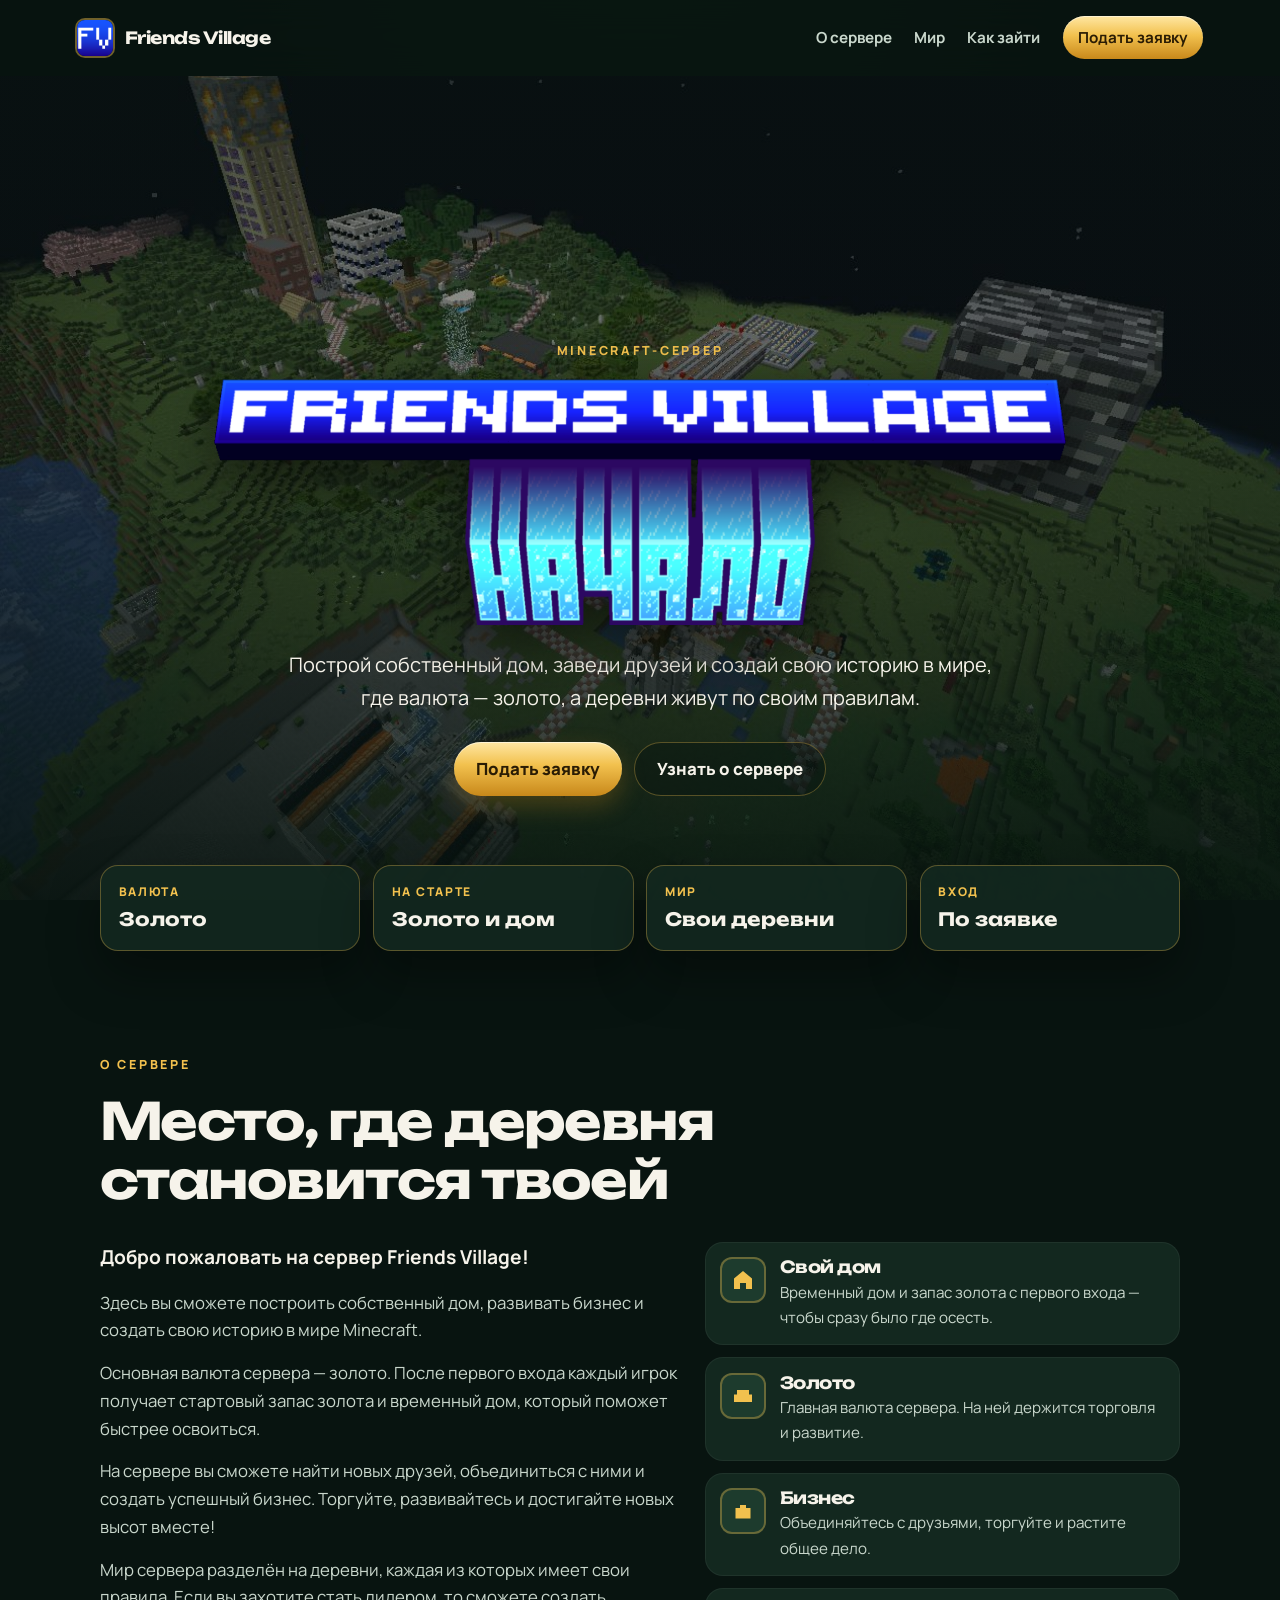
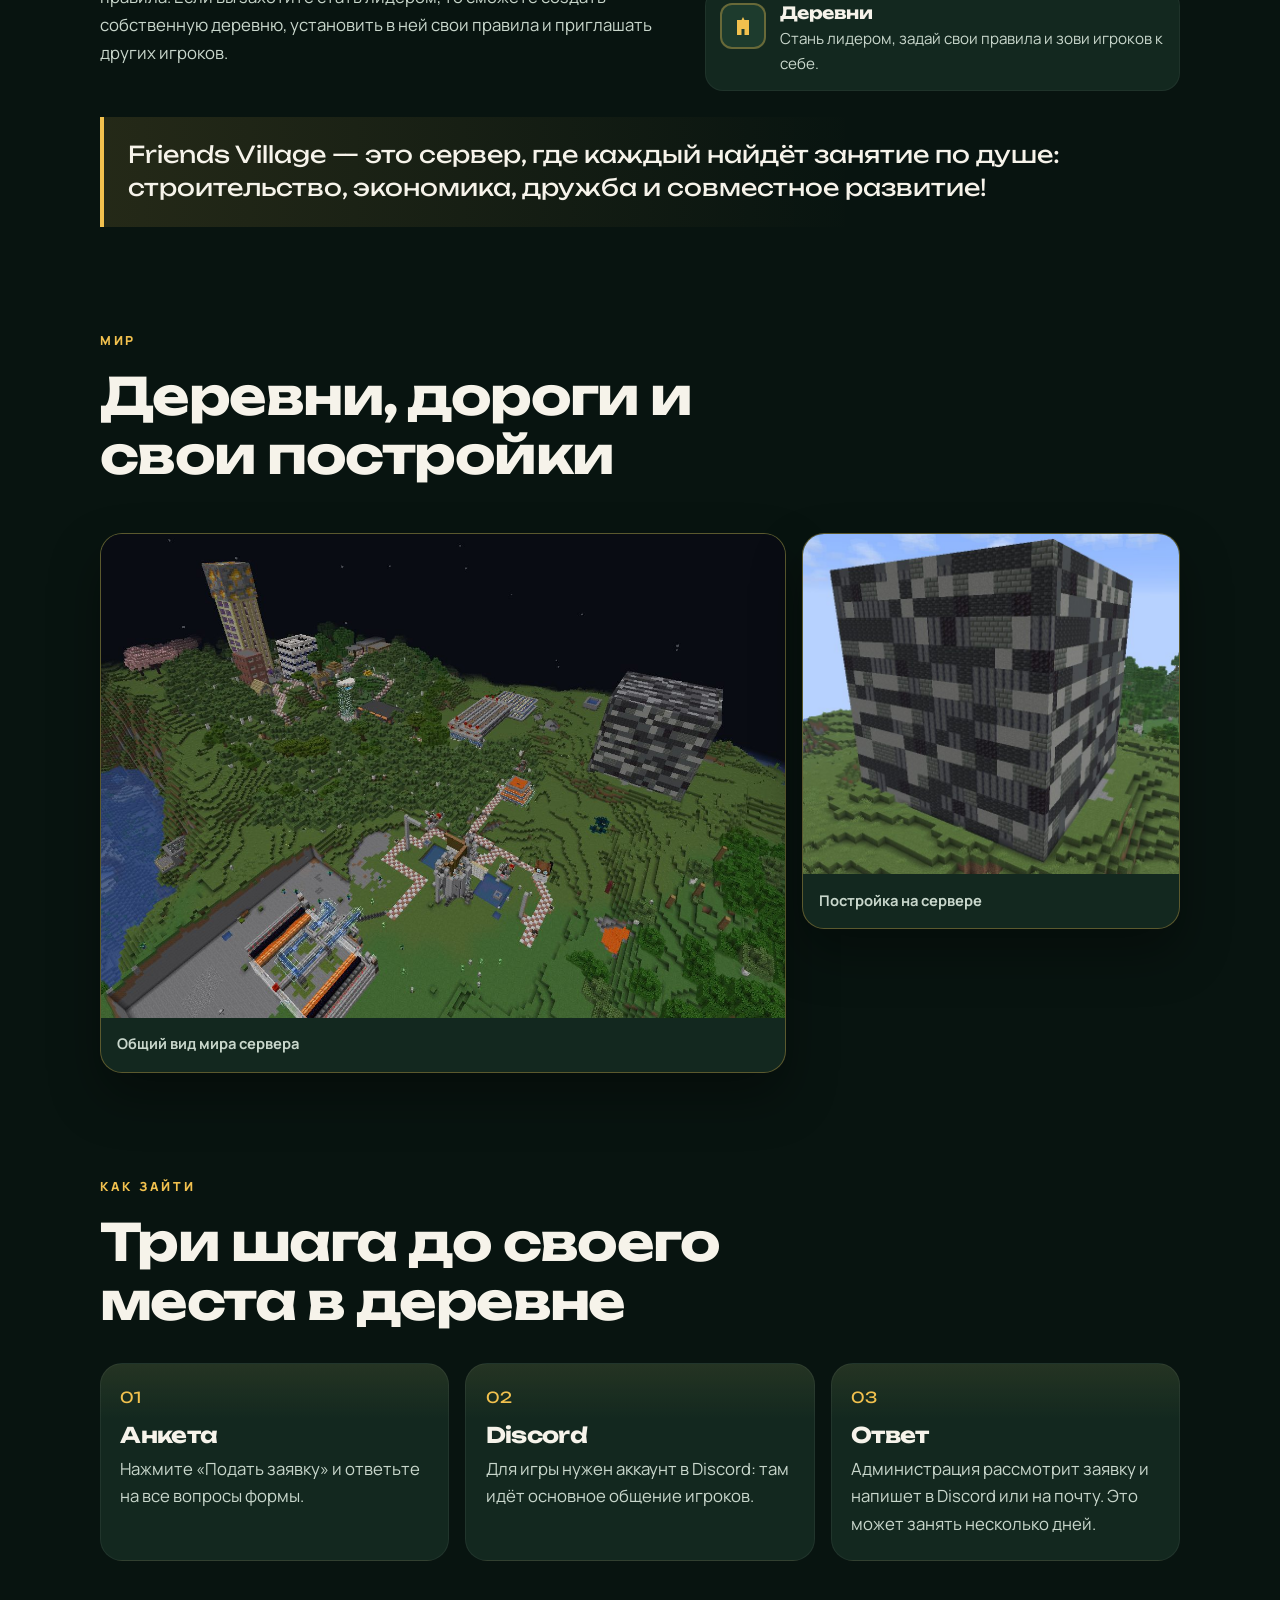
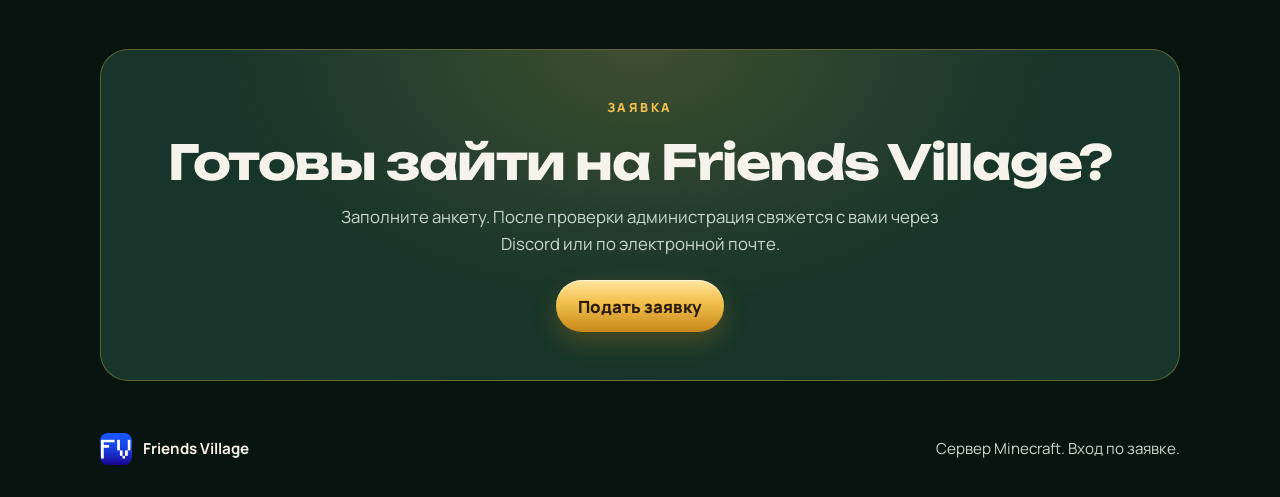
==== index.html @ cc6e1e30 "Publish the redesigned Friends Village site." ====
<!DOCTYPE html>
<html lang="ru">
  <head>
    <meta charset="UTF-8" />
    <meta name="viewport" content="width=device-width, initial-scale=1" />
    <title>Friends Village — сервер Minecraft</title>
    <meta
      name="description"
      content="Friends Village — сервер Minecraft, где можно построить дом, развивать бизнес и создать свою деревню. Валюта сервера — золото. Вход по заявке."
    />
    <meta name="theme-color" content="#081410" />
    <meta property="og:title" content="Friends Village — сервер Minecraft" />
    <meta
      property="og:description"
      content="Построй дом, найди друзей и создай свою деревню. Вход по заявке."
    />
    <meta property="og:type" content="website" />
    <meta property="og:image" content="images/world.jpg" />
    <link rel="icon" href="images/mark.png" type="image/png" />
    <link rel="apple-touch-icon" href="images/mark.png" />
    <link rel="preconnect" href="https://fonts.googleapis.com" />
    <link rel="preconnect" href="https://fonts.gstatic.com" crossorigin />
    <link
      href="https://fonts.googleapis.com/css2?family=Manrope:wght@400;500;600;700;800&family=Unbounded:wght@500;700&display=swap"
      rel="stylesheet"
    />
    <link rel="stylesheet" href="styles.css" />
  </head>
  <body>
    <a class="skip" href="#main">К содержанию</a>

    <header class="header" data-header>
      <a class="brand" href="#top">
        <img src="images/mark.png" alt="" width="36" height="36" />
        <span>Friends Village</span>
      </a>
      <button class="nav-toggle" type="button" aria-expanded="false" aria-controls="site-nav" data-nav-toggle>
        <span class="sr-only">Меню</span>
        <span></span>
        <span></span>
        <span></span>
      </button>
      <nav class="nav" id="site-nav" data-nav>
        <a href="#about">О сервере</a>
        <a href="#world">Мир</a>
        <a href="#join">Как зайти</a>
        <a class="nav-cta" href="#apply">Подать заявку</a>
      </nav>
    </header>

    <main id="main">
      <section class="hero" id="top">
        <img class="hero-bg" src="images/world.jpg" alt="" />
        <div class="hero-shade"></div>
        <div class="hero-inner">
          <p class="eyebrow">Minecraft-сервер</p>
          <img
            class="hero-logo"
            src="images/logo.png"
            alt="Friends Village. Начало"
            width="1024"
            height="295"
          />
          <p class="hero-lead">
            Построй собственный дом, заведи друзей и создай свою историю в мире, где валюта — золото, а деревни живут по своим правилам.
          </p>
          <div class="hero-actions">
            <a class="button" href="#apply">Подать заявку</a>
            <a class="button button-ghost" href="#about">Узнать о сервере</a>
          </div>
        </div>
      </section>

      <section class="facts" aria-label="Коротко о сервере">
        <ul>
          <li>
            <span>Валюта</span>
            <strong>Золото</strong>
          </li>
          <li>
            <span>На старте</span>
            <strong>Золото и дом</strong>
          </li>
          <li>
            <span>Мир</span>
            <strong>Свои деревни</strong>
          </li>
          <li>
            <span>Вход</span>
            <strong>По заявке</strong>
          </li>
        </ul>
      </section>

      <section class="section" id="about">
        <div class="section-head">
          <p class="eyebrow">О сервере</p>
          <h1>Место, где деревня становится твоей</h1>
        </div>
        <div class="about-grid">
          <div class="prose">
            <p>Добро пожаловать на сервер Friends Village!</p>
            <p>
              Здесь вы сможете построить собственный дом, развивать бизнес и создать свою историю в мире Minecraft.
            </p>
            <p>
              Основная валюта сервера — золото. После первого входа каждый игрок получает стартовый запас золота и временный дом, который поможет быстрее освоиться.
            </p>
            <p>
              На сервере вы сможете найти новых друзей, объединиться с ними и создать успешный бизнес. Торгуйте, развивайтесь и достигайте новых высот вместе!
            </p>
            <p>
              Мир сервера разделён на деревни, каждая из которых имеет свои правила. Если вы захотите стать лидером, то сможете создать собственную деревню, установить в ней свои правила и приглашать других игроков.
            </p>
          </div>
          <ul class="feature-list">
            <li>
              <span class="icon" aria-hidden="true">
                <svg viewBox="0 0 32 32"><path d="M4 14 L16 4 L28 14 V28 H20 V20 H12 V28 H4 Z" /></svg>
              </span>
              <div>
                <h2>Свой дом</h2>
                <p>Временный дом и запас золота с первого входа — чтобы сразу было где осесть.</p>
              </div>
            </li>
            <li>
              <span class="icon" aria-hidden="true">
                <svg viewBox="0 0 32 32"><path d="M8 8 H24 V14 H28 V24 H4 V14 H8 Z M12 18 H20 V24 H12 Z" /></svg>
              </span>
              <div>
                <h2>Золото</h2>
                <p>Главная валюта сервера. На ней держится торговля и развитие.</p>
              </div>
            </li>
            <li>
              <span class="icon" aria-hidden="true">
                <svg viewBox="0 0 32 32"><path d="M6 26 V12 H12 V8 H20 V12 H26 V26 Z M14 26 V18 H18 V26 Z" /></svg>
              </span>
              <div>
                <h2>Бизнес</h2>
                <p>Объединяйтесь с друзьями, торгуйте и растите общее дело.</p>
              </div>
            </li>
            <li>
              <span class="icon" aria-hidden="true">
                <svg viewBox="0 0 32 32"><path d="M8 28 V8 H14 L16 4 L18 8 H24 V28 H18 V20 H14 V28 Z" /></svg>
              </span>
              <div>
                <h2>Деревни</h2>
                <p>Стань лидером, задай свои правила и зови игроков к себе.</p>
              </div>
            </li>
          </ul>
        </div>
        <blockquote>
          Friends Village — это сервер, где каждый найдёт занятие по душе: строительство, экономика, дружба и совместное развитие!
        </blockquote>
      </section>

      <section class="section section-world" id="world">
        <div class="section-head">
          <p class="eyebrow">Мир</p>
          <h2>Деревни, дороги и свои постройки</h2>
        </div>
        <figure class="shot shot-wide">
          <img src="images/world.jpg" alt="Вид на мир Friends Village: деревни, дороги и постройки среди леса" />
          <figcaption>Общий вид мира сервера</figcaption>
        </figure>
        <figure class="shot">
          <img src="images/build.jpg" alt="Каменная постройка на сервере Friends Village" />
          <figcaption>Постройка на сервере</figcaption>
        </figure>
      </section>

      <section class="section" id="join">
        <div class="section-head">
          <p class="eyebrow">Как зайти</p>
          <h2>Три шага до своего места в деревне</h2>
        </div>
        <ol class="steps">
          <li>
            <span>01</span>
            <h3>Анкета</h3>
            <p>Нажмите «Подать заявку» и ответьте на все вопросы формы.</p>
          </li>
          <li>
            <span>02</span>
            <h3>Discord</h3>
            <p>Для игры нужен аккаунт в Discord: там идёт основное общение игроков.</p>
          </li>
          <li>
            <span>03</span>
            <h3>Ответ</h3>
            <p>Администрация рассмотрит заявку и напишет в Discord или на почту. Это может занять несколько дней.</p>
          </li>
        </ol>
      </section>

      <section class="cta" id="apply">
        <p class="eyebrow">Заявка</p>
        <h2>Готовы зайти на Friends Village?</h2>
        <p>
          Заполните анкету. После проверки администрация свяжется с вами через Discord или по электронной почте.
        </p>
        <a
          class="button"
          href="https://docs.google.com/forms/d/e/1FAIpQLSdBJNk3drJP1BhJjpwY3PZOx16IGCHKkOfVYPka43sWbCGbjQ/viewform"
          target="_blank"
          rel="noopener noreferrer"
        >Подать заявку</a>
      </section>
    </main>

    <footer class="footer">
      <div>
        <img src="images/mark.png" alt="" width="32" height="32" />
        <strong>Friends Village</strong>
      </div>
      <p>Сервер Minecraft. Вход по заявке.</p>
    </footer>
    <script src="script.js"></script>
  </body>
</html>
---- styles.css ----
:root {
  --night: #081410;
  --pine: #10241c;
  --moss: #17352a;
  --card: #13281f;
  --leaf: #46a85c;
  --gold: #f2c14e;
  --gold-deep: #c8881a;
  --ink: #2a1c04;
  --cream: #f6f3ea;
  --mist: #c9d7cc;
  --line: rgba(242, 193, 78, 0.32);
  --shadow: 0 24px 50px rgba(0, 0, 0, 0.35);
  --header: 76px;
  --font: "Manrope", "Segoe UI", sans-serif;
  --display: "Unbounded", "Manrope", sans-serif;
}

* { box-sizing: border-box; }

html { scroll-behavior: smooth; }

body {
  margin: 0;
  color: var(--cream);
  font-family: var(--font);
  font-size: 1.05rem;
  line-height: 1.65;
  background:
    radial-gradient(ellipse 70% 40% at 50% -10%, rgba(70, 168, 92, 0.16), transparent 55%),
    var(--night);
}

img { max-width: 100%; display: block; }

a { color: inherit; }

h1, h2, h3 {
  font-family: var(--display);
  font-weight: 700;
  line-height: 1.15;
  letter-spacing: -0.03em;
  margin: 0;
}

p { margin: 0; }

.sr-only {
  position: absolute;
  width: 1px;
  height: 1px;
  padding: 0;
  margin: -1px;
  overflow: hidden;
  clip: rect(0, 0, 0, 0);
  border: 0;
}

.skip {
  position: absolute;
  left: 1rem;
  top: -4rem;
  z-index: 20;
  background: var(--gold);
  color: var(--ink);
  padding: 0.6rem 0.9rem;
  font-weight: 800;
}

.skip:focus { top: 1rem; }

.header {
  position: sticky;
  top: 0;
  z-index: 10;
  display: flex;
  align-items: center;
  justify-content: space-between;
  gap: 1rem;
  min-height: var(--header);
  padding: 0.75rem 6vw;
  background: rgba(8, 20, 16, 0.78);
  border-bottom: 1px solid transparent;
  backdrop-filter: blur(16px);
}

.header.is-stuck {
  border-bottom-color: var(--line);
}

.brand {
  display: flex;
  align-items: center;
  gap: 0.75rem;
  text-decoration: none;
  font-family: var(--display);
  font-weight: 700;
  letter-spacing: -0.03em;
}

.brand img {
  width: 36px;
  height: 36px;
  border-radius: 8px;
  box-shadow: 0 0 0 2px rgba(242, 193, 78, 0.45);
}

.nav {
  display: flex;
  align-items: center;
  gap: 1.4rem;
}

.nav a {
  text-decoration: none;
  color: var(--mist);
  font-weight: 700;
  font-size: 0.95rem;
}

.nav a:hover { color: var(--cream); }

.nav-cta {
  color: var(--ink) !important;
  background: linear-gradient(180deg, #ffe7a3, var(--gold) 45%, var(--gold-deep));
  padding: 0.55rem 0.95rem;
  border-radius: 999px;
  box-shadow: inset 0 1px 0 rgba(255, 255, 255, 0.5);
}

.nav-toggle {
  display: none;
  width: 46px;
  height: 46px;
  padding: 0;
  border: 1px solid var(--line);
  border-radius: 12px;
  background: var(--moss);
  cursor: pointer;
}

.nav-toggle span {
  display: block;
  width: 18px;
  height: 2px;
  margin: 4px auto;
  background: var(--cream);
}

.hero {
  position: relative;
  min-height: clamp(620px, calc(100vh - var(--header)), 840px);
  display: grid;
  align-items: end;
  overflow: hidden;
}

.hero-bg {
  position: absolute;
  inset: 0;
  width: 100%;
  height: 100%;
  object-fit: cover;
  object-position: center 68%;
}

.hero-shade {
  position: absolute;
  inset: 0;
  background:
    linear-gradient(180deg, rgba(8, 20, 16, 0.35) 0%, rgba(8, 20, 16, 0.2) 32%, rgba(8, 20, 16, 0.88) 100%),
    radial-gradient(ellipse at center, transparent 0%, rgba(8, 20, 16, 0.35) 100%);
}

.hero-inner {
  position: relative;
  z-index: 1;
  width: min(1080px, calc(100% - 12vw));
  margin: 0 auto;
  padding: 7vh 0 6.5rem;
  text-align: center;
}

.eyebrow {
  margin: 0 0 1rem;
  color: var(--gold);
  font-size: 0.78rem;
  font-weight: 800;
  letter-spacing: 0.22em;
  text-transform: uppercase;
}

.hero-logo {
  width: min(860px, 100%);
  height: auto;
  margin: 0 auto 1.4rem;
  filter: drop-shadow(0 18px 28px rgba(0, 0, 0, 0.55));
}

.hero-lead {
  max-width: 46rem;
  margin: 0 auto 1.8rem;
  color: var(--cream);
  font-size: clamp(1.05rem, 2vw, 1.25rem);
}

.hero-actions {
  display: flex;
  justify-content: center;
  flex-wrap: wrap;
  gap: 0.8rem;
}

.button {
  display: inline-flex;
  align-items: center;
  justify-content: center;
  min-height: 52px;
  padding: 0.75rem 1.35rem;
  border-radius: 999px;
  background: linear-gradient(180deg, #ffe7a3, var(--gold) 42%, var(--gold-deep));
  color: var(--ink);
  font-weight: 800;
  text-decoration: none;
  box-shadow: inset 0 1px 0 rgba(255, 255, 255, 0.55), 0 10px 24px rgba(200, 136, 26, 0.28);
}

.button:hover { transform: translateY(-2px); }

.button-ghost {
  background: rgba(8, 20, 16, 0.45);
  color: var(--cream);
  border: 1px solid var(--line);
  box-shadow: none;
}

.facts {
  position: relative;
  z-index: 2;
  margin-top: -2.2rem;
  padding: 0 6vw 1rem;
}

.facts ul {
  list-style: none;
  display: grid;
  grid-template-columns: repeat(4, 1fr);
  gap: 0.8rem;
  width: min(1080px, 100%);
  margin: 0 auto;
  padding: 0;
}

.facts li {
  padding: 1rem 1.1rem 0.95rem;
  background: rgba(19, 40, 31, 0.92);
  border: 1px solid var(--line);
  border-radius: 18px;
  box-shadow: var(--shadow);
}

.facts span {
  display: block;
  color: var(--gold);
  font-size: 0.75rem;
  font-weight: 800;
  letter-spacing: 0.14em;
  text-transform: uppercase;
}

.facts strong {
  display: block;
  margin-top: 0.2rem;
  font-family: var(--display);
  font-size: 1.15rem;
}

.section {
  width: min(1080px, calc(100% - 12vw));
  margin: 0 auto;
  padding: 5.5rem 0 1rem;
}

.section-head { max-width: 40rem; margin-bottom: 2rem; }

.section-head h1,
.section-head h2 { font-size: clamp(2rem, 4vw, 3.3rem); }

.about-grid {
  display: grid;
  grid-template-columns: 1.1fr 0.9fr;
  gap: 1.5rem;
  align-items: start;
}

.prose {
  display: grid;
  gap: 0.95rem;
  color: var(--mist);
}

.prose p:first-child {
  color: var(--cream);
  font-size: 1.2rem;
  font-weight: 700;
}

.feature-list {
  list-style: none;
  margin: 0;
  padding: 0;
  display: grid;
  gap: 0.75rem;
}

.feature-list li {
  display: grid;
  grid-template-columns: auto 1fr;
  gap: 0.85rem;
  padding: 0.9rem;
  background: var(--card);
  border: 1px solid rgba(255, 255, 255, 0.05);
  border-radius: 18px;
}

.feature-list h2 { font-size: 1.05rem; margin-bottom: 0.2rem; }

.feature-list p { color: var(--mist); font-size: 0.95rem; }

.icon {
  width: 46px;
  height: 46px;
  display: grid;
  place-items: center;
  border-radius: 12px;
  background: #1d3b2d;
  box-shadow: inset 0 0 0 2px rgba(242, 193, 78, 0.35);
}

.icon svg {
  width: 24px;
  height: 24px;
  fill: var(--gold);
}

blockquote {
  margin: 1.6rem 0 0;
  padding: 1.4rem 1.5rem;
  border-left: 4px solid var(--gold);
  background: linear-gradient(90deg, rgba(242, 193, 78, 0.12), transparent 70%);
  border-radius: 0 18px 18px 0;
  font-family: var(--display);
  font-size: clamp(1.15rem, 2vw, 1.45rem);
  line-height: 1.4;
}

.section-world {
  display: grid;
  grid-template-columns: 1.45fr 0.8fr;
  gap: 1rem;
  align-items: start;
}

.section-world .section-head { grid-column: 1 / -1; }

.shot {
  margin: 0;
  background: var(--card);
  border: 1px solid var(--line);
  border-radius: 22px;
  overflow: hidden;
  box-shadow: var(--shadow);
}

.shot img {
  width: 100%;
  height: auto;
}

.shot figcaption {
  padding: 0.85rem 1rem 1rem;
  color: var(--mist);
  font-size: 0.92rem;
  font-weight: 700;
}

.steps {
  list-style: none;
  display: grid;
  grid-template-columns: repeat(3, 1fr);
  gap: 1rem;
  margin: 0;
  padding: 0;
}

.steps li {
  padding: 1.3rem 1.2rem 1.4rem;
  background:
    linear-gradient(180deg, rgba(242, 193, 78, 0.08), transparent 28%),
    var(--card);
  border: 1px solid rgba(255, 255, 255, 0.06);
  border-radius: 22px;
}

.steps span {
  display: block;
  margin-bottom: 0.8rem;
  color: var(--gold);
  font-family: var(--display);
  font-size: 0.95rem;
}

.steps h3 { font-size: 1.35rem; margin-bottom: 0.45rem; }

.steps p { color: var(--mist); }

.cta {
  width: min(1080px, calc(100% - 12vw));
  margin: 4.5rem auto 2rem;
  padding: 3rem 1.5rem;
  text-align: center;
  background:
    radial-gradient(ellipse at top, rgba(242, 193, 78, 0.18), transparent 55%),
    var(--moss);
  border: 1px solid var(--line);
  border-radius: 28px;
}

.cta h2 {
  font-size: clamp(1.8rem, 4vw, 3rem);
  margin-bottom: 0.8rem;
}

.cta p:not(.eyebrow) {
  max-width: 38rem;
  margin: 0 auto 1.4rem;
  color: var(--mist);
}

.footer {
  display: flex;
  justify-content: space-between;
  align-items: center;
  gap: 1rem;
  width: min(1080px, calc(100% - 12vw));
  margin: 0 auto;
  padding: 1.2rem 0 2rem;
  color: var(--mist);
  font-size: 0.95rem;
}

.footer div {
  display: flex;
  align-items: center;
  gap: 0.7rem;
  color: var(--cream);
}

.footer img { width: 32px; height: 32px; border-radius: 8px; }

:focus-visible {
  outline: 2px solid var(--gold);
  outline-offset: 3px;
}

@media (max-width: 860px) {
  .nav-toggle { display: block; }

  .nav {
    position: absolute;
    top: calc(100% + 0.4rem);
    right: 6vw;
    left: 6vw;
    display: none;
    flex-direction: column;
    align-items: stretch;
    gap: 0.2rem;
    padding: 0.6rem;
    background: #10241c;
    border: 1px solid var(--line);
    border-radius: 18px;
    box-shadow: var(--shadow);
  }

  .nav.is-open { display: flex; }

  .nav a { padding: 0.75rem 0.8rem; border-radius: 12px; }

  .nav-cta { text-align: center; }

  .facts ul,
  .about-grid,
  .section-world,
  .steps { grid-template-columns: 1fr; }

  .hero { min-height: auto; }

  .footer { flex-direction: column; align-items: flex-start; }
}

@media (prefers-reduced-motion: reduce) {
  html { scroll-behavior: auto; }
  .button:hover { transform: none; }
}
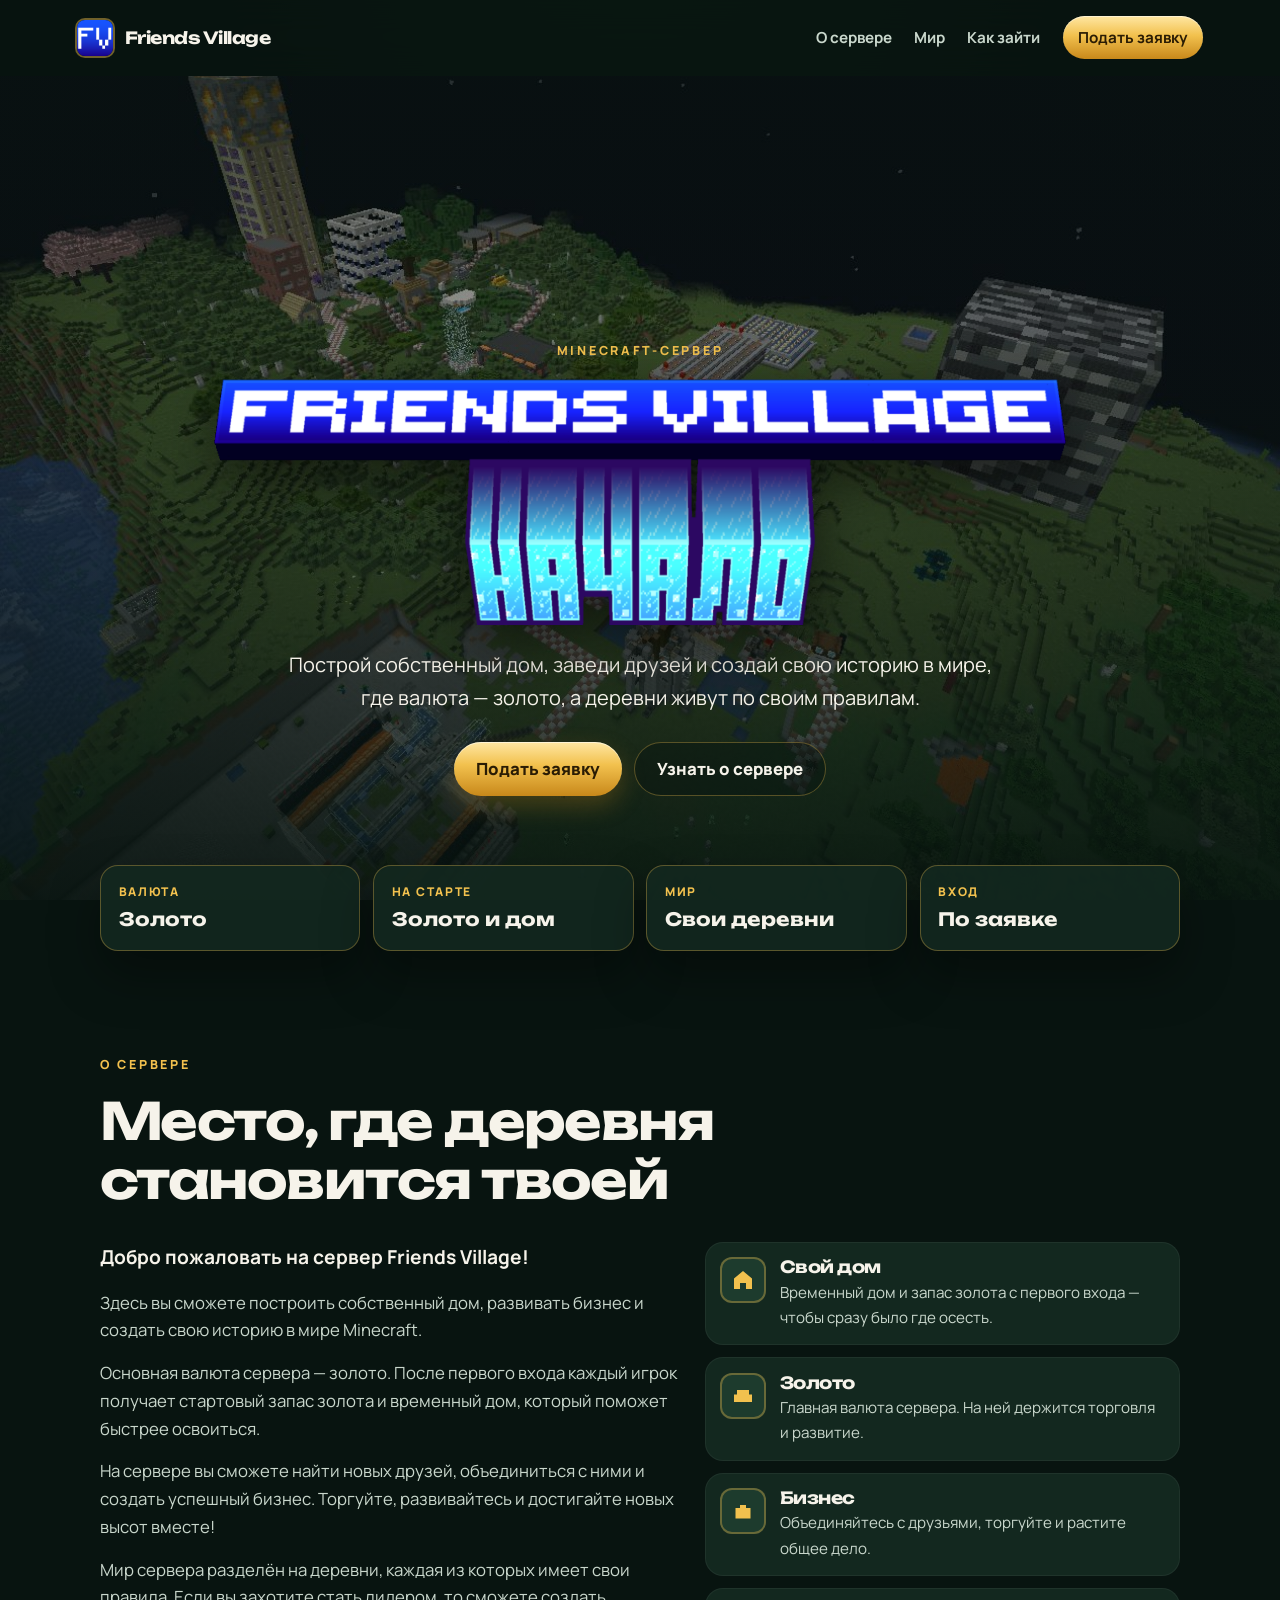
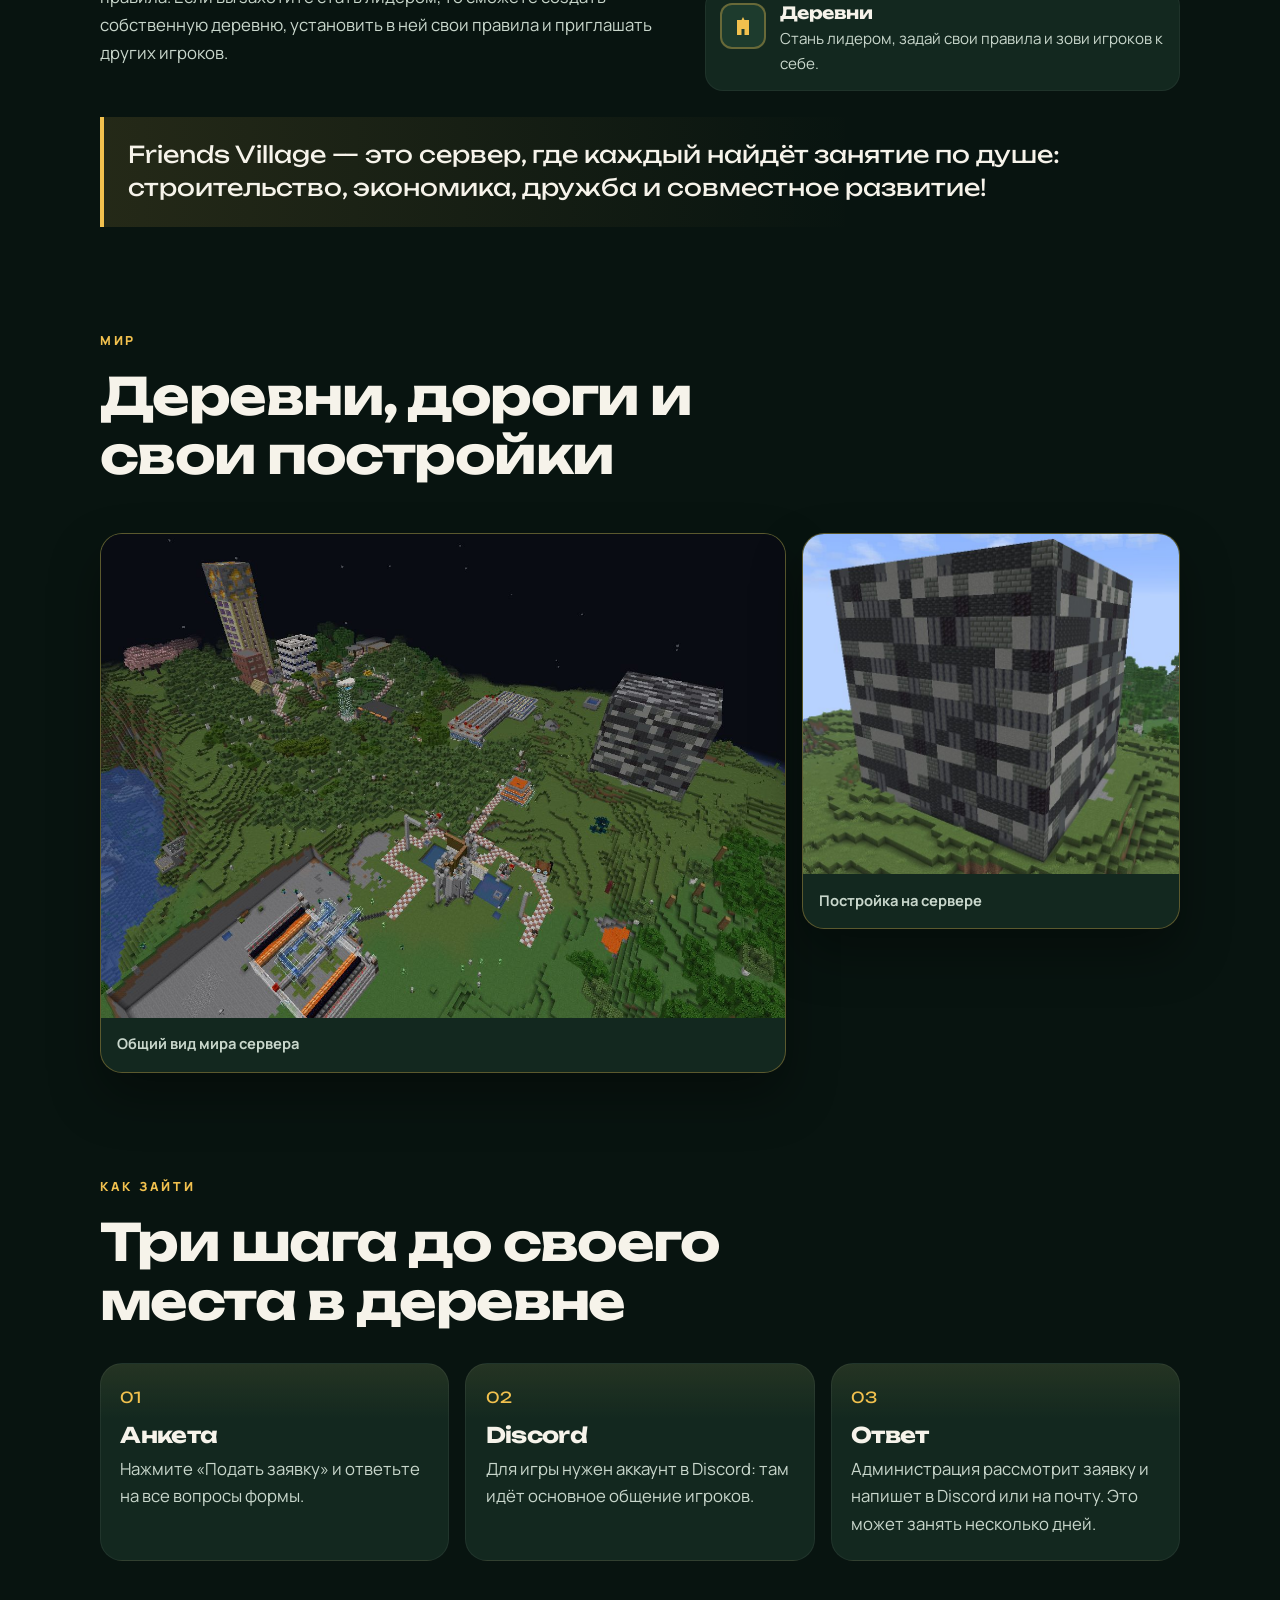
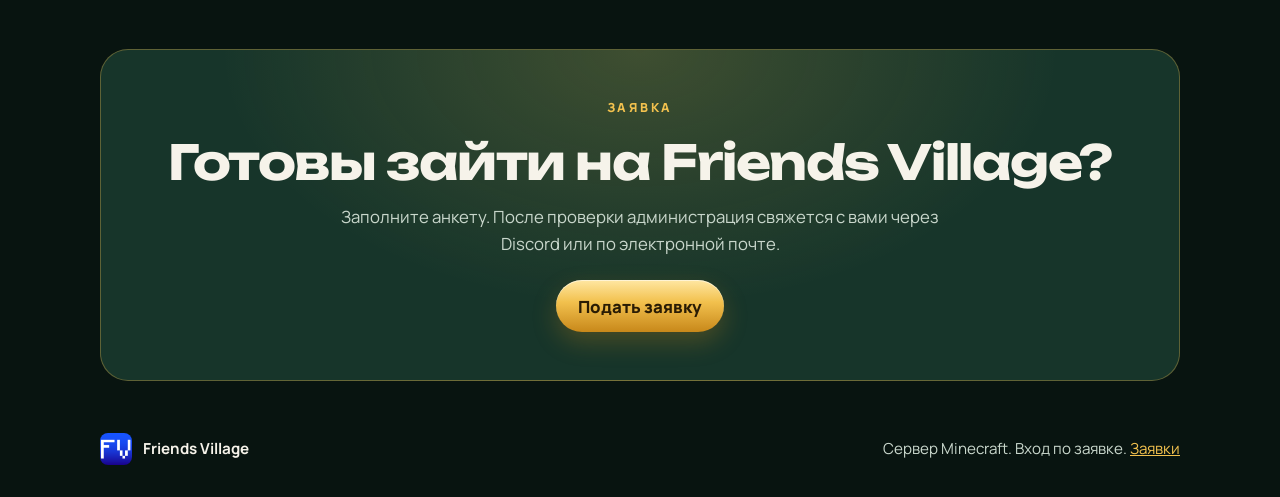
==== commit 89108cce: "Add the Google sign-in application form." ====
--- a/index.html
+++ b/index.html
@@ -44,7 +44,7 @@
         <a href="#about">О сервере</a>
         <a href="#world">Мир</a>
         <a href="#join">Как зайти</a>
-        <a class="nav-cta" href="#apply">Подать заявку</a>
+        <a class="nav-cta" href="https://friends-village.web.app/apply.html">Подать заявку</a>
       </nav>
     </header>
 
@@ -65,7 +65,7 @@
             Построй собственный дом, заведи друзей и создай свою историю в мире, где валюта — золото, а деревни живут по своим правилам.
           </p>
           <div class="hero-actions">
-            <a class="button" href="#apply">Подать заявку</a>
+            <a class="button" href="https://friends-village.web.app/apply.html">Подать заявку</a>
             <a class="button button-ghost" href="#about">Узнать о сервере</a>
           </div>
         </div>
@@ -202,12 +202,7 @@
         <p>
           Заполните анкету. После проверки администрация свяжется с вами через Discord или по электронной почте.
         </p>
-        <a
-          class="button"
-          href="https://docs.google.com/forms/d/e/1FAIpQLSdBJNk3drJP1BhJjpwY3PZOx16IGCHKkOfVYPka43sWbCGbjQ/viewform"
-          target="_blank"
-          rel="noopener noreferrer"
-        >Подать заявку</a>
+        <a class="button" href="https://friends-village.web.app/apply.html">Подать заявку</a>
       </section>
     </main>
 
@@ -216,7 +211,7 @@
         <img src="images/mark.png" alt="" width="32" height="32" />
         <strong>Friends Village</strong>
       </div>
-      <p>Сервер Minecraft. Вход по заявке.</p>
+      <p>Сервер Minecraft. Вход по заявке. <a href="https://friends-village.web.app/admin.html">Заявки</a></p>
     </footer>
     <script src="script.js"></script>
   </body>
--- a/styles.css
+++ b/styles.css
@@ -498,6 +498,125 @@
   .footer { flex-direction: column; align-items: flex-start; }
 }
 
+.page {
+  width: min(760px, calc(100% - 12vw));
+  margin: 0 auto;
+  padding: 2.5rem 0 3rem;
+}
+
+.page h1 {
+  font-size: clamp(2rem, 4vw, 3rem);
+  margin-bottom: 0.6rem;
+}
+
+.lead {
+  color: var(--mist);
+  margin-bottom: 1.4rem;
+}
+
+.panel {
+  padding: 1.3rem;
+  background: var(--card);
+  border: 1px solid var(--line);
+  border-radius: 22px;
+}
+
+.account {
+  display: flex;
+  justify-content: space-between;
+  align-items: center;
+  flex-wrap: wrap;
+  gap: 1rem;
+  margin-bottom: 1rem;
+  padding: 0.85rem 1rem;
+  background: #10241c;
+  border-radius: 16px;
+}
+
+.account strong { display: block; }
+
+.account span { color: var(--mist); font-size: 0.92rem; }
+
+.form {
+  display: grid;
+  gap: 0.9rem;
+}
+
+.field {
+  display: grid;
+  gap: 0.45rem;
+  padding: 1rem;
+  background: var(--card);
+  border: 1px solid rgba(255, 255, 255, 0.06);
+  border-radius: 18px;
+}
+
+.field span,
+.field legend {
+  font-weight: 800;
+}
+
+.req { color: #ffb4a8; }
+
+.field input[type="text"],
+.field input[type="email"],
+.field textarea {
+  width: 100%;
+  border: 0;
+  border-bottom: 1px solid rgba(242, 193, 78, 0.35);
+  background: transparent;
+  color: var(--cream);
+  font: inherit;
+  padding: 0.45rem 0;
+}
+
+.field textarea { min-height: 6.5rem; resize: vertical; }
+
+.choices { display: grid; gap: 0.45rem; border: 0; margin: 0; padding: 0; }
+
+.choices label {
+  display: flex;
+  align-items: center;
+  gap: 0.6rem;
+  color: var(--mist);
+  font-weight: 600;
+}
+
+.form-actions { display: flex; flex-wrap: wrap; gap: 0.7rem; }
+
+button.button,
+.button-quiet {
+  border: 0;
+  cursor: pointer;
+  font: inherit;
+}
+
+.button-quiet {
+  background: transparent;
+  color: var(--gold);
+  font-weight: 800;
+}
+
+.note, .status { color: var(--mist); }
+
+.status.is-ok { color: #b7f0c4; }
+
+.status.is-bad { color: #ffb4a8; }
+
+.cards { display: grid; gap: 0.9rem; }
+
+.card-app h2 { font-size: 1.25rem; margin-bottom: 0.2rem; }
+
+.meta { color: var(--gold); font-size: 0.85rem; font-weight: 800; }
+
+.answers { margin: 0.8rem 0 0; display: grid; gap: 0.55rem; }
+
+.answers div { color: var(--mist); }
+
+.answers dt { color: var(--cream); font-weight: 800; }
+
+.footer a { color: var(--gold); }
+
 @media (prefers-reduced-motion: reduce) {
   html { scroll-behavior: auto; }
   .button:hover { transform: none; }
